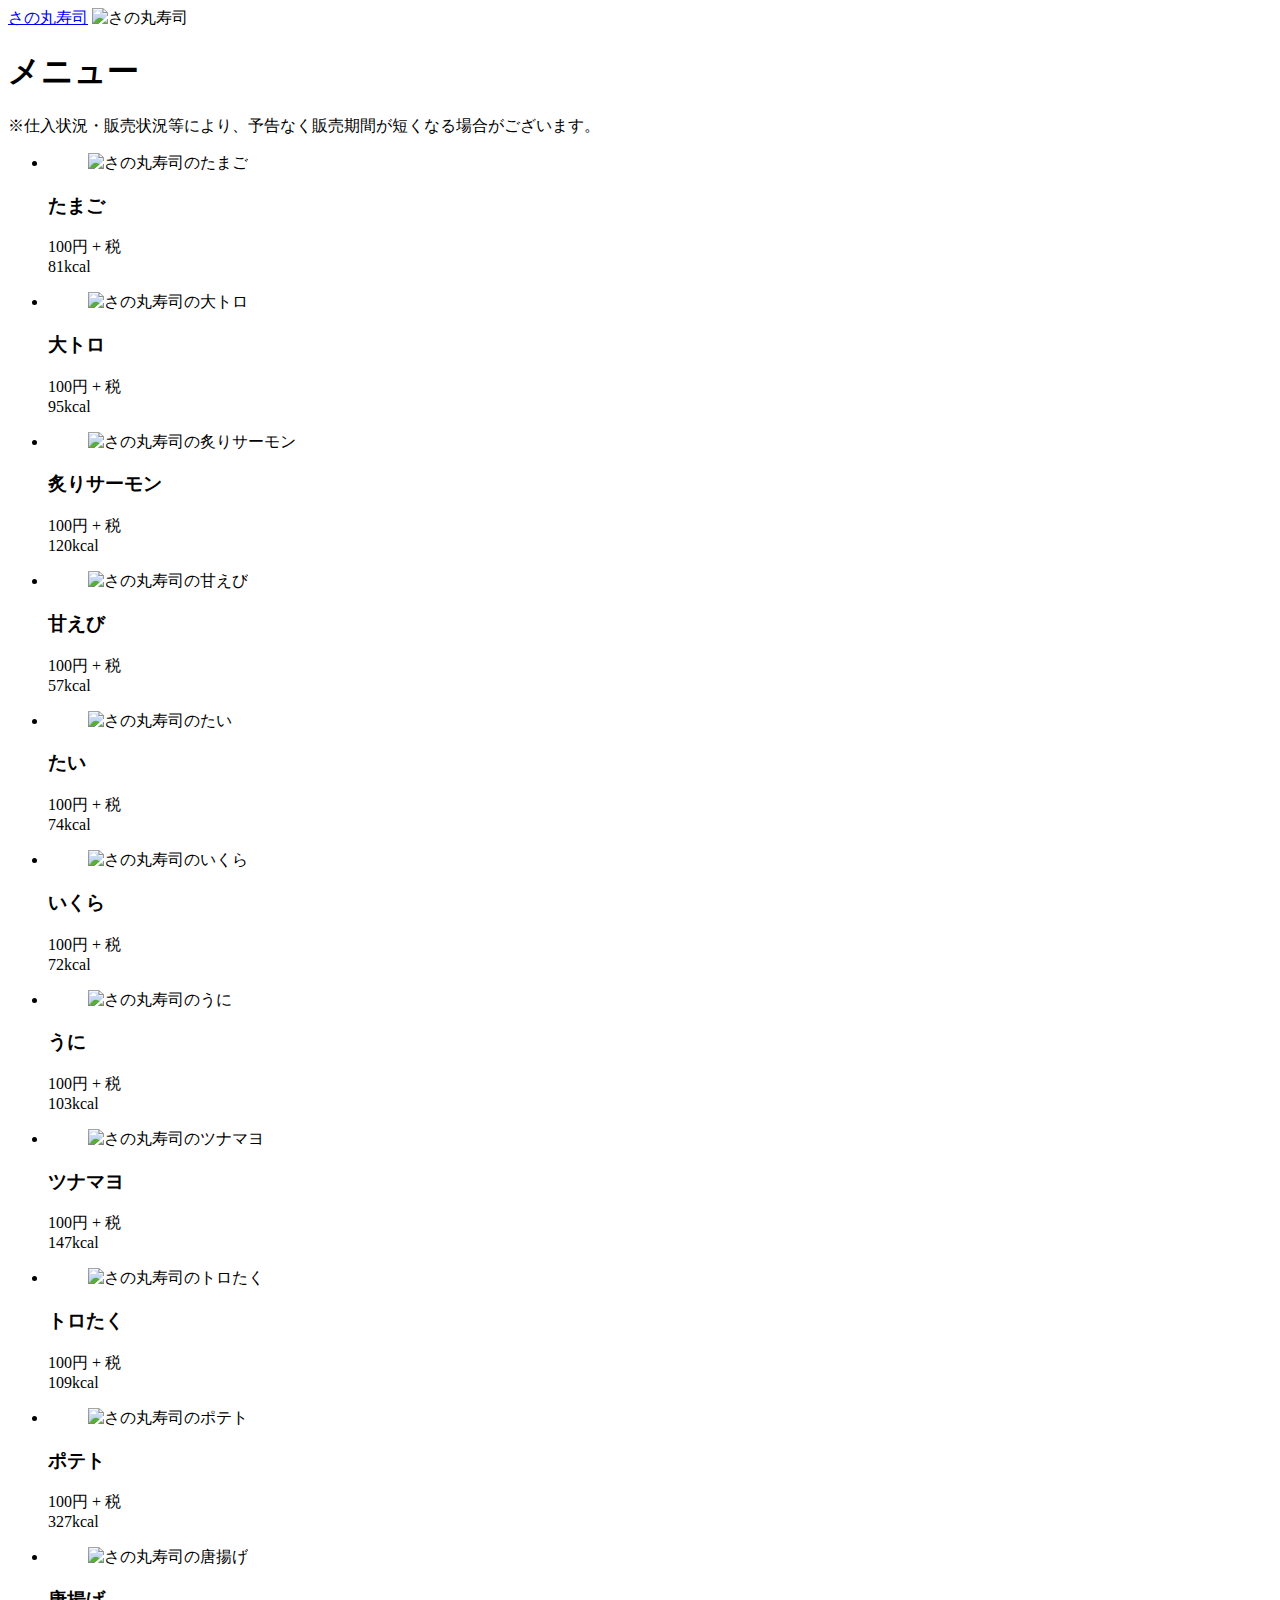
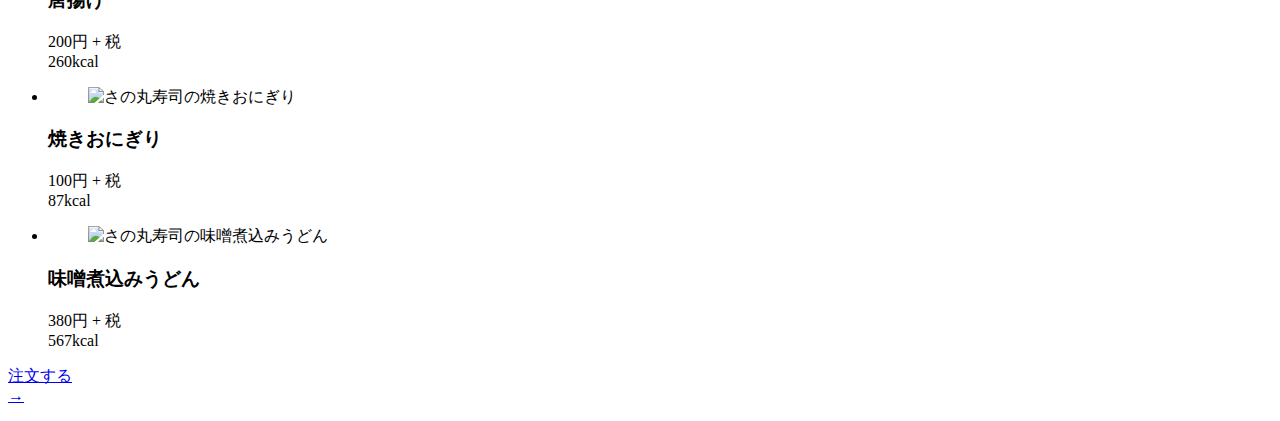
==== index.html @ fc25de24 "Create index.html" ====
<!DOCTYPE html>
<html lang="ja">
    <head>
        <meta charset="UTF-8">
        <title>さの丸寿司</title>
        <meta name="viewport" content="width=device-width, initial-scale=1.0, maximum-scale=1.0, minimum-scale=1.0">
        <link rel="stylesheet" href="./css/reset.css" type="text/css">
        <link rel="stylesheet" href="./css/style.css" type="text/css">
        <link href="https://fonts.googleapis.com/css2?family=Noto+Serif+JP:wght@600&display=swap" rel="stylesheet">
    </head>

    <body>
      <header class="header">
        <a href="index.html" class="logo">さの丸寿司</a>
        <img src="./images/top2.png" alt="さの丸寿司" class="top-img">
      </header>

      <main class="main">
        <div class="menu">
          <div class="menu-text">
            <h1 class="big-menu">メニュー</h1>
            <p class="note">※仕入状況・販売状況等により、予告なく販売期間が短くなる場合がございます。</p>
          </div>

          <ul class="sushi-list">
            <li class="sushi-set">
              <figure class="sushi-photo">
                <img src="./images/sushi_tamago.png" alt="さの丸寿司のたまご" class="sushi-img">
              </figure>
              <div class="sushi-text">
                <h3>たまご</h3>
                <p>100円 + 税<br>81kcal</p>
              </div>
            </li>

            <li class="sushi-set">
              <figure class="sushi-photo">
                <img src="./images/sushi_ootoro.png" alt="さの丸寿司の大トロ" class="sushi-img">
              </figure>
              <div class="sushi-text">
                <h3>大トロ</h3>
                <p>100円 + 税<br>95kcal</p>
              </div>
            </li>

            <li class="sushi-set">
              <figure class="sushi-photo">
                <img src="./images/sushi_aburi_salmon.png" alt="さの丸寿司の炙りサーモン" class="sushi-img">
              </figure>
              <div class="sushi-text">
                <h3>炙りサーモン</h3>
                <p>100円 + 税<br>120kcal</p>
              </div>
            </li>

            <li class="sushi-set">
              <figure class="sushi-photo">
                <img src="./images/sushi_amaebi.png" alt="さの丸寿司の甘えび" class="sushi-img">
              </figure>
              <div class="sushi-text">
                <h3>甘えび</h3>
                <p>100円 + 税<br>57kcal</p>
              </div>
            </li>
            
            <li class="sushi-set">
              <figure class="sushi-photo">
                <img src="./images/sushi_tai.png" alt="さの丸寿司のたい" class="sushi-img">
              </figure>
                <div class="sushi-text">
                <h3>たい</h3>
                <p>100円 + 税<br>74kcal</p>
              </div>
            </li>

            <li class="sushi-set">
              <figure class="sushi-photo">
                <img src="./images/sushi_ikura.png" alt="さの丸寿司のいくら" class="sushi-img">
              </figure>
              <div class="sushi-text">
                <h3>いくら</h3>
                <p>100円 + 税<br>72kcal</p>
              </div>
            </li>

            <li class="sushi-set">
              <figure class="sushi-photo">
                <img src="./images/sushi_uni.png" alt="さの丸寿司のうに" class="sushi-img">
              </figure>
                <div class="sushi-text">
                <h3>うに</h3>
                <p>100円 + 税<br>103kcal</p>
              </div>
            </li>

            <li class="sushi-set">
              <figure class="sushi-photo">
                <img src="./images/sushi_tsuna.png" alt="さの丸寿司のツナマヨ" class="sushi-img">
              </figure>
                <div class="sushi-text">
                <h3>ツナマヨ</h3>
                <p>100円 + 税<br>147kcal</p>
              </div>
            </li>

            <li class="sushi-set">
              <figure class="sushi-photo">
                <img src="./images/sushi_makimono_torotaku.png" alt="さの丸寿司のトロたく" class="sushi-img">
              </figure>
                <div class="sushi-text">
                <h3>トロたく</h3>
                <p>100円 + 税<br>109kcal</p>
              </div>
            </li>

            <li class="sushi-set">
              <figure class="sushi-photo">
                <img src="./images/food_frenchfry.png" alt="さの丸寿司のポテト" class="sushi-img">
              </figure>
                <div class="sushi-text">
                <h3>ポテト</h3>
                <p>100円 + 税<br>327kcal</p>
              </div>
            </li>

            <li class="sushi-set">
              <figure class="sushi-photo">
                <img src="./images/food_karaage.png" alt="さの丸寿司の唐揚げ" class="sushi-img">
              </figure>
                <div class="sushi-text">
                <h3>唐揚げ</h3>
                <p>200円 + 税<br>260kcal</p>
              </div>
            </li>

            <li class="sushi-set">
              <figure class="sushi-photo">
                <img src="./images/onigiri_yakionigiri.png" alt="さの丸寿司の焼きおにぎり" class="sushi-img">
              </figure>
                <div class="sushi-text">
                <h3>焼きおにぎり</h3>
                <p>100円 + 税<br>87kcal</p>
              </div>
            </li>

            <li class="sushi-set">
              <figure class="sushi-photo">
                <img src="./images/food_misonikomi_udon.png" alt="さの丸寿司の味噌煮込みうどん" class="sushi-img">
              </figure>
                <div class="sushi-text">
                <h3>味噌煮込みうどん</h3>
                <p>380円 + 税<br>567kcal</p>
              </div>
            </li>

          </ul>
        </div>

        <a href="order.html" class="order-btn">
          <p class="order-text">注文する<br>→</p>
        </a>

      </main>
    </body>
</html>
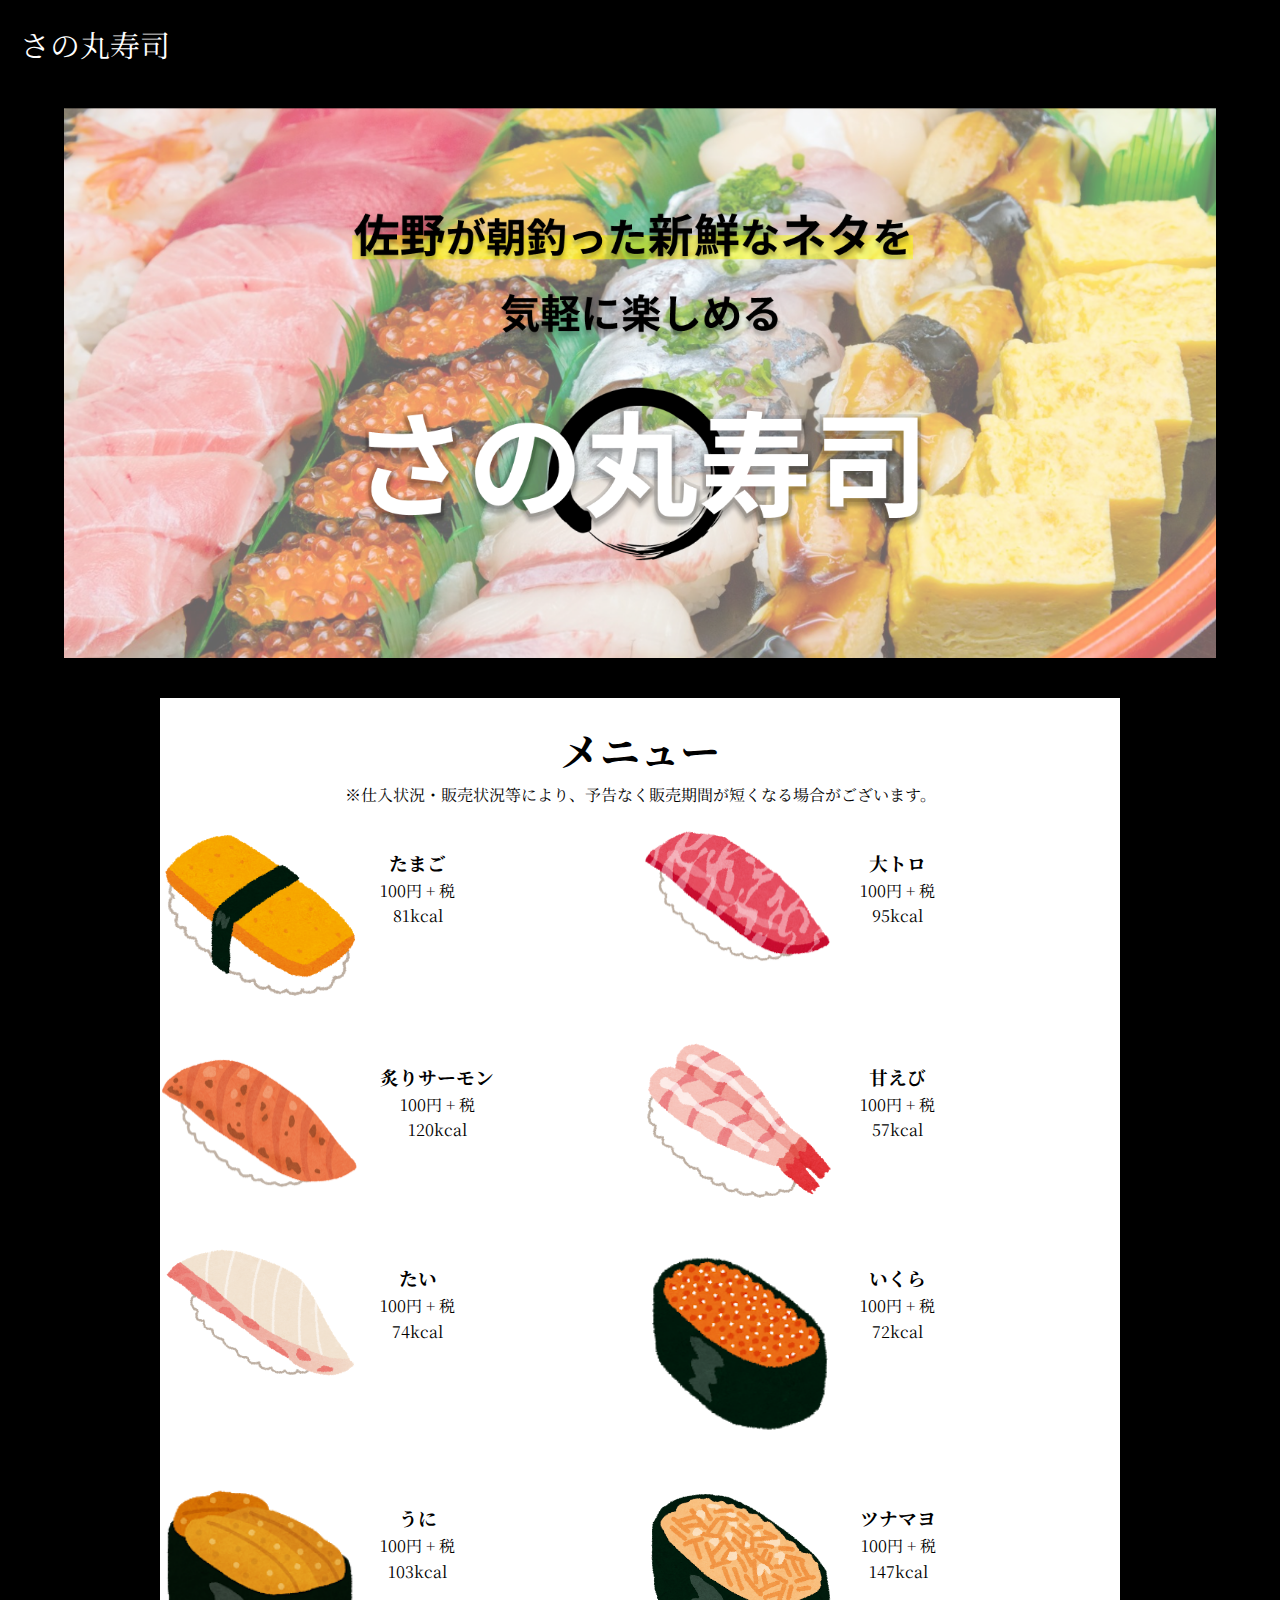
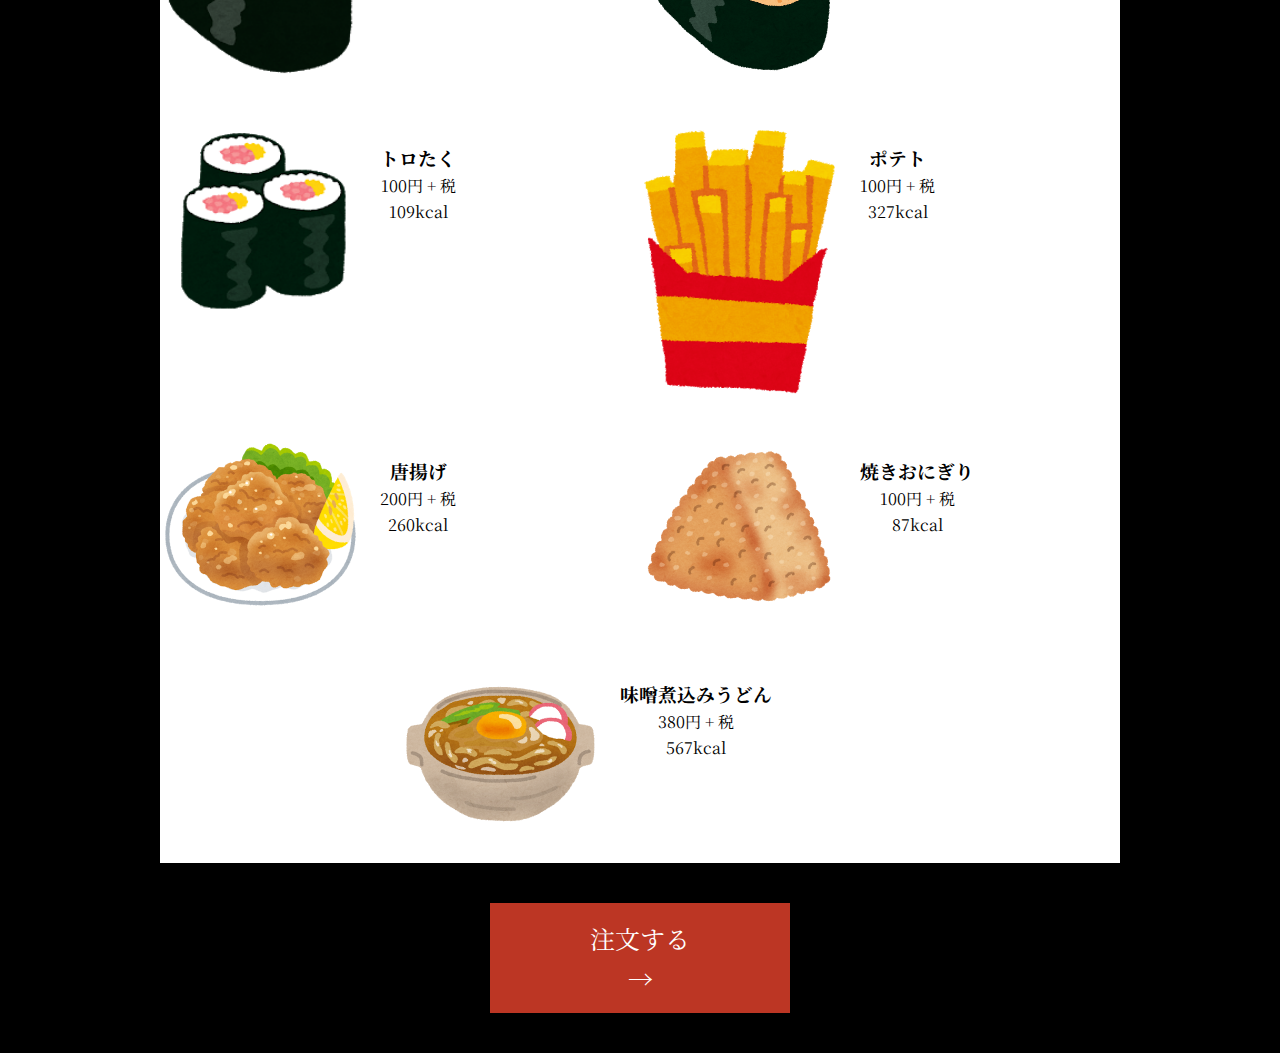
==== commit 8bdd0385: "Update index.html" ====
--- a/index.html
+++ b/index.html
@@ -67,7 +67,7 @@
               <figure class="sushi-photo">
                 <img src="./images/sushi_tai.png" alt="さの丸寿司のたい" class="sushi-img">
               </figure>
-                <div class="sushi-text">
+              <div class="sushi-text">
                 <h3>たい</h3>
                 <p>100円 + 税<br>74kcal</p>
               </div>
@@ -87,7 +87,7 @@
               <figure class="sushi-photo">
                 <img src="./images/sushi_uni.png" alt="さの丸寿司のうに" class="sushi-img">
               </figure>
-                <div class="sushi-text">
+              <div class="sushi-text">
                 <h3>うに</h3>
                 <p>100円 + 税<br>103kcal</p>
               </div>
@@ -97,7 +97,7 @@
               <figure class="sushi-photo">
                 <img src="./images/sushi_tsuna.png" alt="さの丸寿司のツナマヨ" class="sushi-img">
               </figure>
-                <div class="sushi-text">
+              <div class="sushi-text">
                 <h3>ツナマヨ</h3>
                 <p>100円 + 税<br>147kcal</p>
               </div>
@@ -107,7 +107,7 @@
               <figure class="sushi-photo">
                 <img src="./images/sushi_makimono_torotaku.png" alt="さの丸寿司のトロたく" class="sushi-img">
               </figure>
-                <div class="sushi-text">
+              <div class="sushi-text">
                 <h3>トロたく</h3>
                 <p>100円 + 税<br>109kcal</p>
               </div>
@@ -117,7 +117,7 @@
               <figure class="sushi-photo">
                 <img src="./images/food_frenchfry.png" alt="さの丸寿司のポテト" class="sushi-img">
               </figure>
-                <div class="sushi-text">
+              <div class="sushi-text">
                 <h3>ポテト</h3>
                 <p>100円 + 税<br>327kcal</p>
               </div>
@@ -125,9 +125,9 @@
 
             <li class="sushi-set">
               <figure class="sushi-photo">
-                <img src="./images/food_karaage.png" alt="さの丸寿司の唐揚げ" class="sushi-img">
+                <img src="./images/food_karaage_lemon.png" alt="さの丸寿司の唐揚げ" class="sushi-img">
               </figure>
-                <div class="sushi-text">
+              <div class="sushi-text">
                 <h3>唐揚げ</h3>
                 <p>200円 + 税<br>260kcal</p>
               </div>
@@ -137,7 +137,7 @@
               <figure class="sushi-photo">
                 <img src="./images/onigiri_yakionigiri.png" alt="さの丸寿司の焼きおにぎり" class="sushi-img">
               </figure>
-                <div class="sushi-text">
+              <div class="sushi-text">
                 <h3>焼きおにぎり</h3>
                 <p>100円 + 税<br>87kcal</p>
               </div>
@@ -147,7 +147,7 @@
               <figure class="sushi-photo">
                 <img src="./images/food_misonikomi_udon.png" alt="さの丸寿司の味噌煮込みうどん" class="sushi-img">
               </figure>
-                <div class="sushi-text">
+              <div class="sushi-text">
                 <h3>味噌煮込みうどん</h3>
                 <p>380円 + 税<br>567kcal</p>
               </div>
--- a/css/style.css
+++ b/css/style.css
@@ -0,0 +1,152 @@
+.header {
+
+}
+
+body {
+  background-color: black;
+}
+
+.logo {
+  display: block;
+  color: #ffffff;
+  font-size: 30px;
+  padding: 20px;
+}
+
+.top-img {
+  display: block;
+  width: 90vw;
+  margin: 20px auto;
+  background-size: contain;
+}
+
+.menu {
+  background-color: #ffffff;
+  width: 75vw;
+  margin: 40px auto;
+}
+
+.menu-text {
+  text-align: center;
+}
+
+.big-menu {
+  padding-top: 20px;
+  font-size: 40px;
+}
+
+.note {
+
+}
+
+.sushi-list {
+  display: flex;
+  /* float: left; */
+  flex-wrap: wrap;
+}
+
+.sushi-set {
+  margin: 20px auto;
+  display: flex;
+  width: 50%;
+}
+
+.sushi-img {
+  width: 100%;
+  display: block;
+}
+
+.sushi-photo {
+  width: 200px;
+}
+
+.sushi-text {
+  margin: 20px;
+  text-align: center;
+}
+
+.order-text {
+  color: #ffffff;
+}
+
+.order-btn {
+  display: block;
+  background-color: #bc3624;
+  width: 300px;
+  height: 110px;
+  margin: 40px auto;
+  transition: all 0.2s ease-in-out;
+}
+
+.order-btn:hover {
+  background-color: #da503e;
+}
+
+.order-text {
+  font-size: 25px;
+  text-align: center;
+  padding: 15px;
+}
+
+/* order.html */
+.select-ber {
+  display: flex;
+  z-index: 1;
+  height: 60px;
+  background-color: #fffbf1;
+  justify-content: center;
+  align-items: center;
+}
+
+.select-menu {
+  display: flex;
+}
+
+.genre {
+  padding: 10px;
+}
+
+.genre:hover {
+  transition: all 0.2s ease-in-out;
+  color: #b09a68;
+}
+
+.order-page {
+  text-align: center;
+}
+
+@media screen and (max-width: 480px) {
+  .logo {
+    font-size: 20px;
+  }
+
+  .big-menu {
+    font-size: 30px;
+  }
+
+  .note {
+    font-size: 10px;
+  }
+
+  .sushi-set {
+    width: 100%;
+  }
+
+  .order-btn {
+    display: block;
+    background-color: #bc3624;
+    width: 180px;
+    height: 80px;
+    margin: 20px auto;
+  }
+
+  .order-text {
+    font-size: 18px;
+    text-align: center;
+    padding: 10px;
+  }
+
+  .genre {
+    font-size: 13px;
+  }
+}
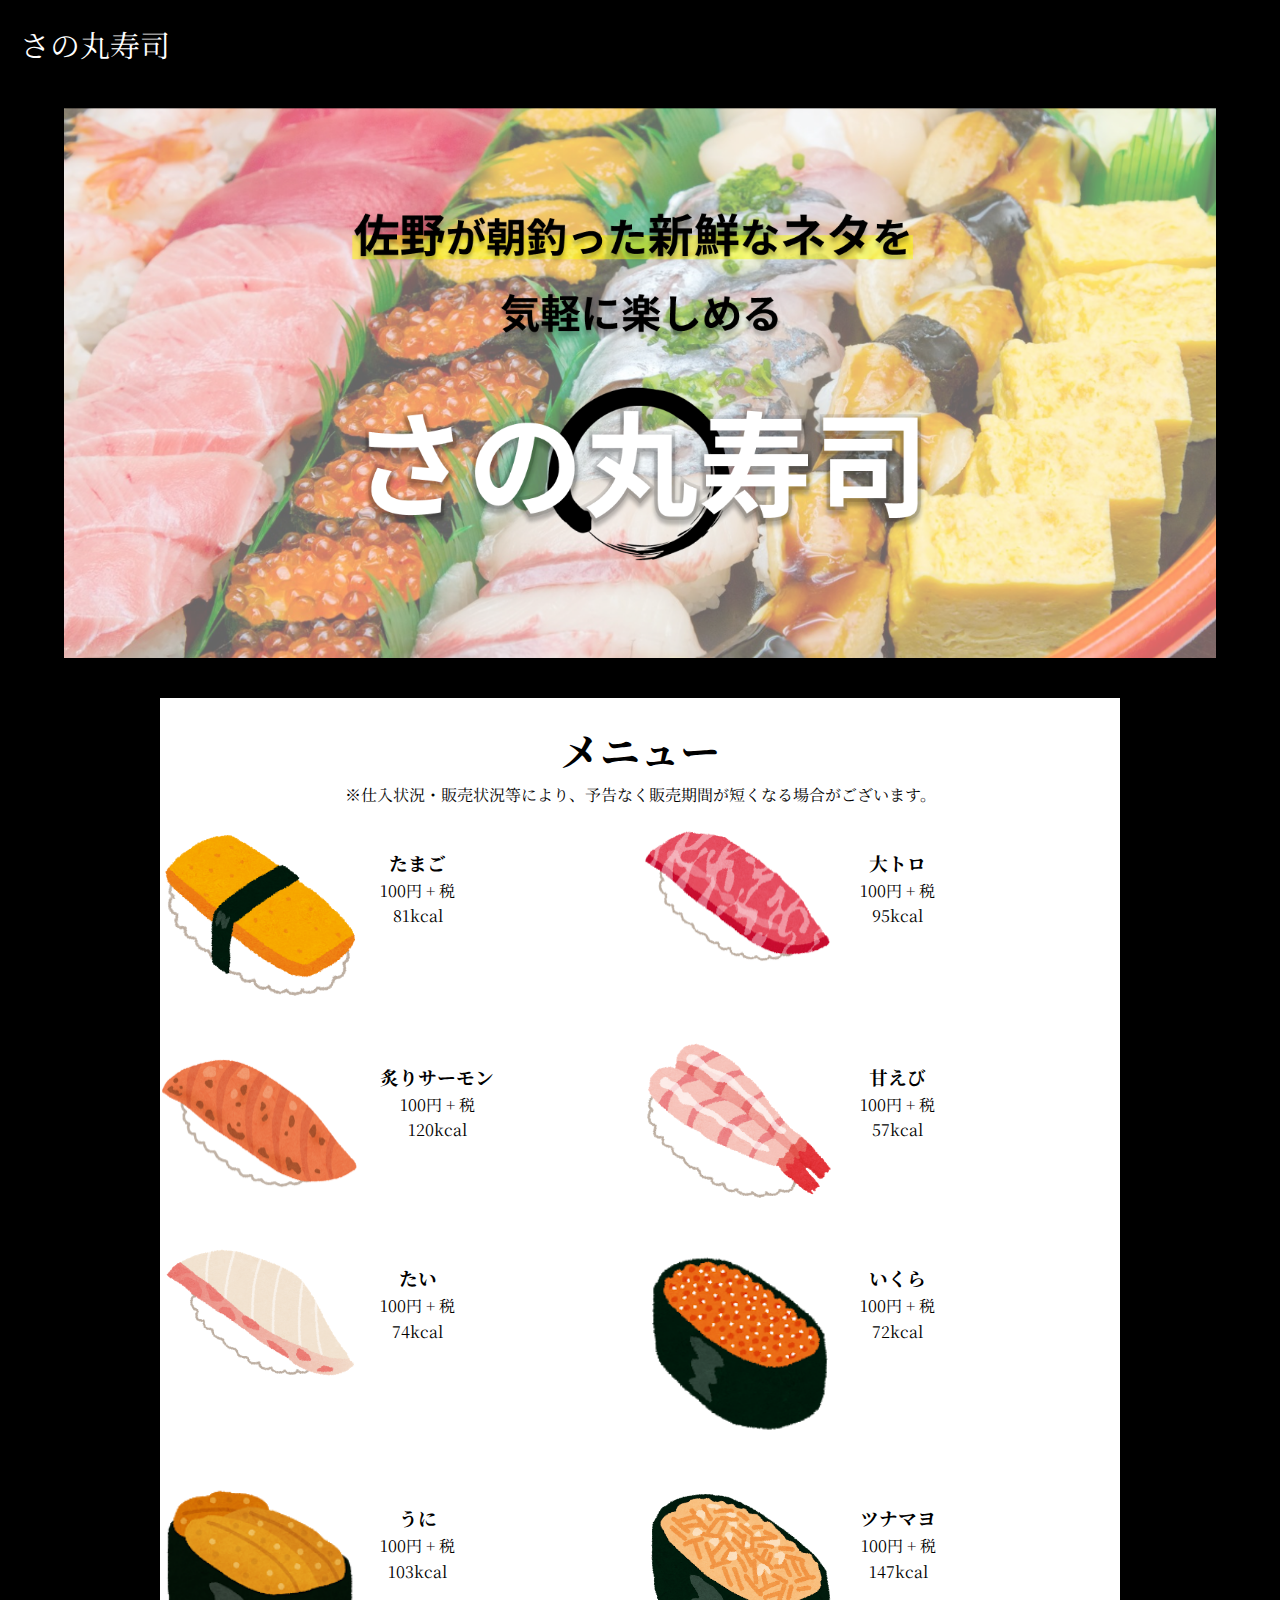
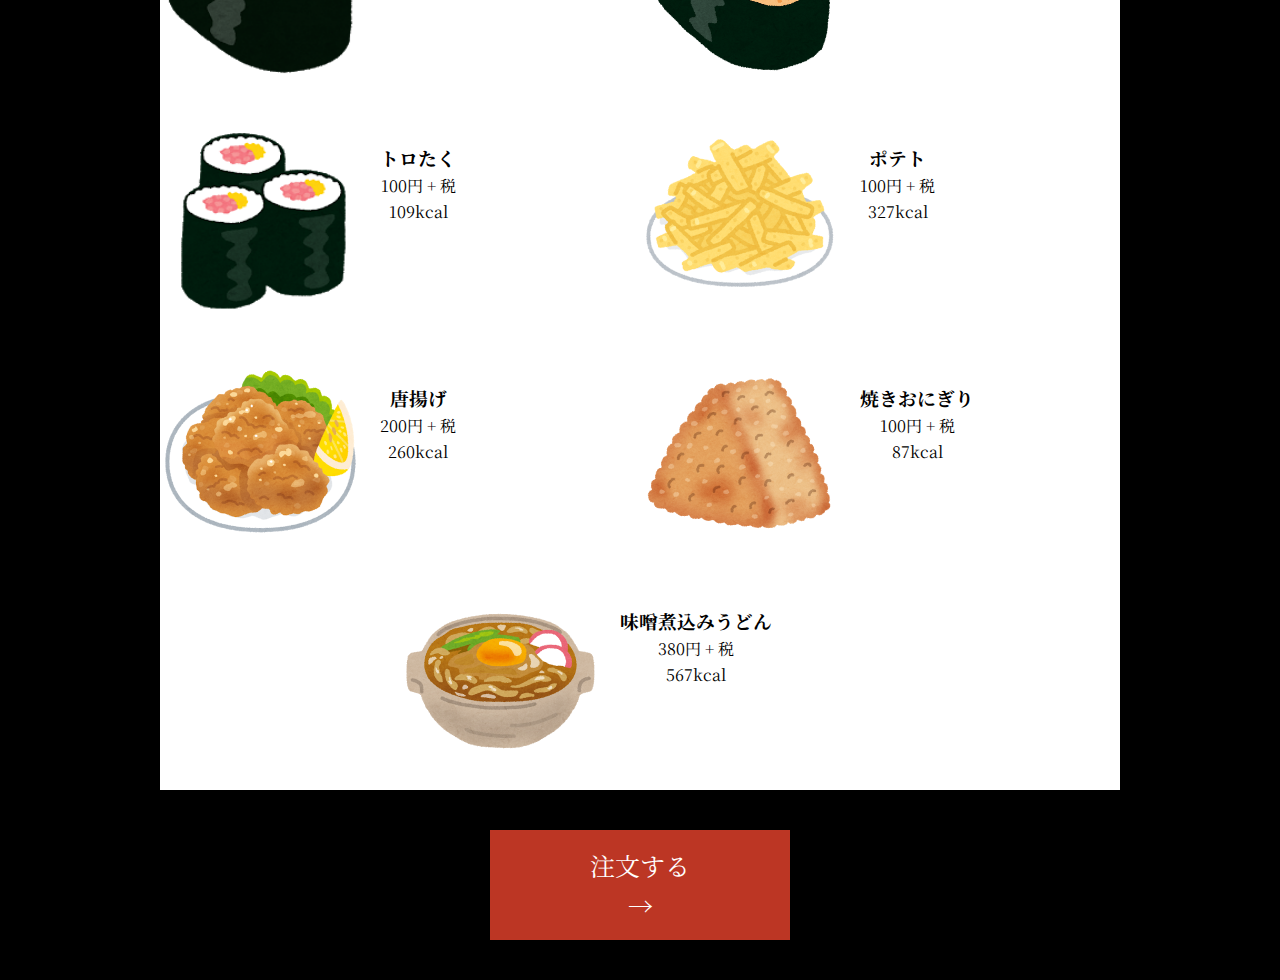
==== commit c65dbd4a: "Update index.html" ====
--- a/index.html
+++ b/index.html
@@ -115,7 +115,7 @@
 
             <li class="sushi-set">
               <figure class="sushi-photo">
-                <img src="./images/food_frenchfry.png" alt="さの丸寿司のポテト" class="sushi-img">
+                <img src="./images/food_fried_potato_dish.png" alt="さの丸寿司のポテト" class="sushi-img">
               </figure>
               <div class="sushi-text">
                 <h3>ポテト</h3>
